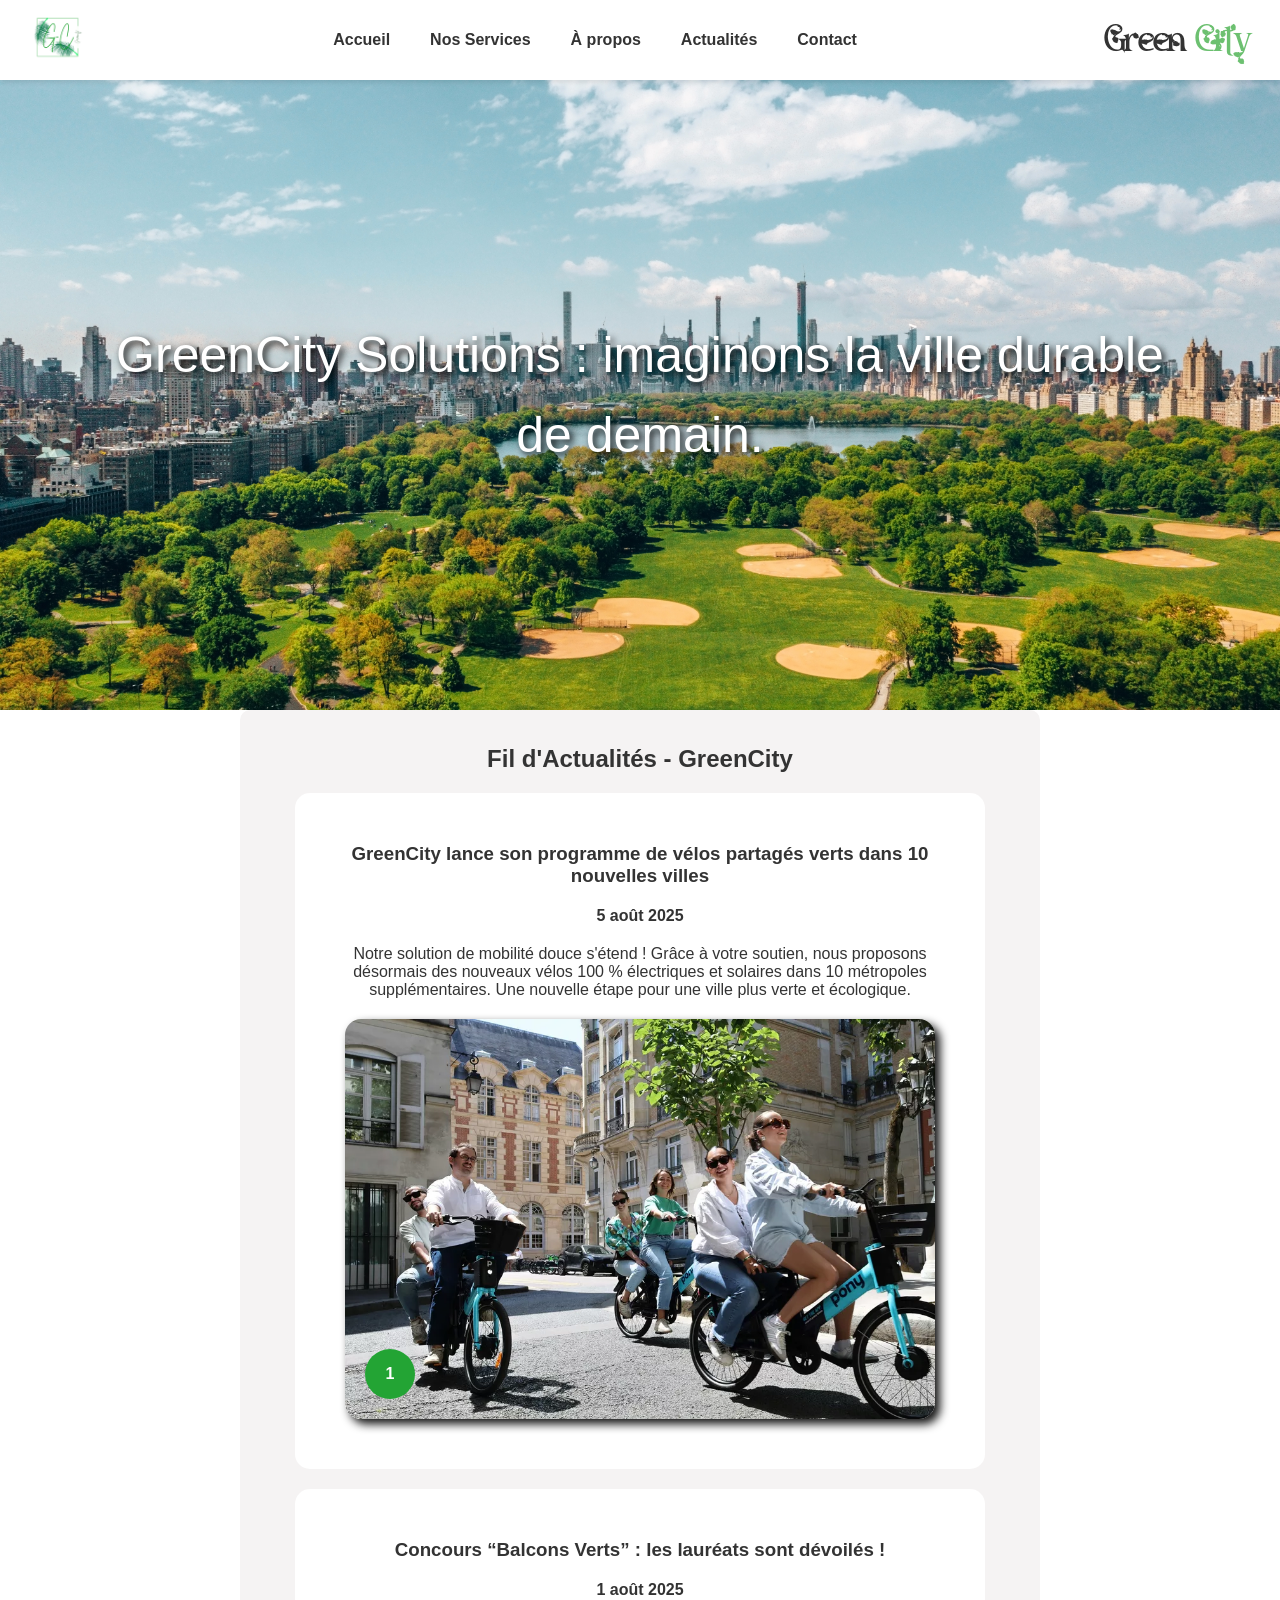
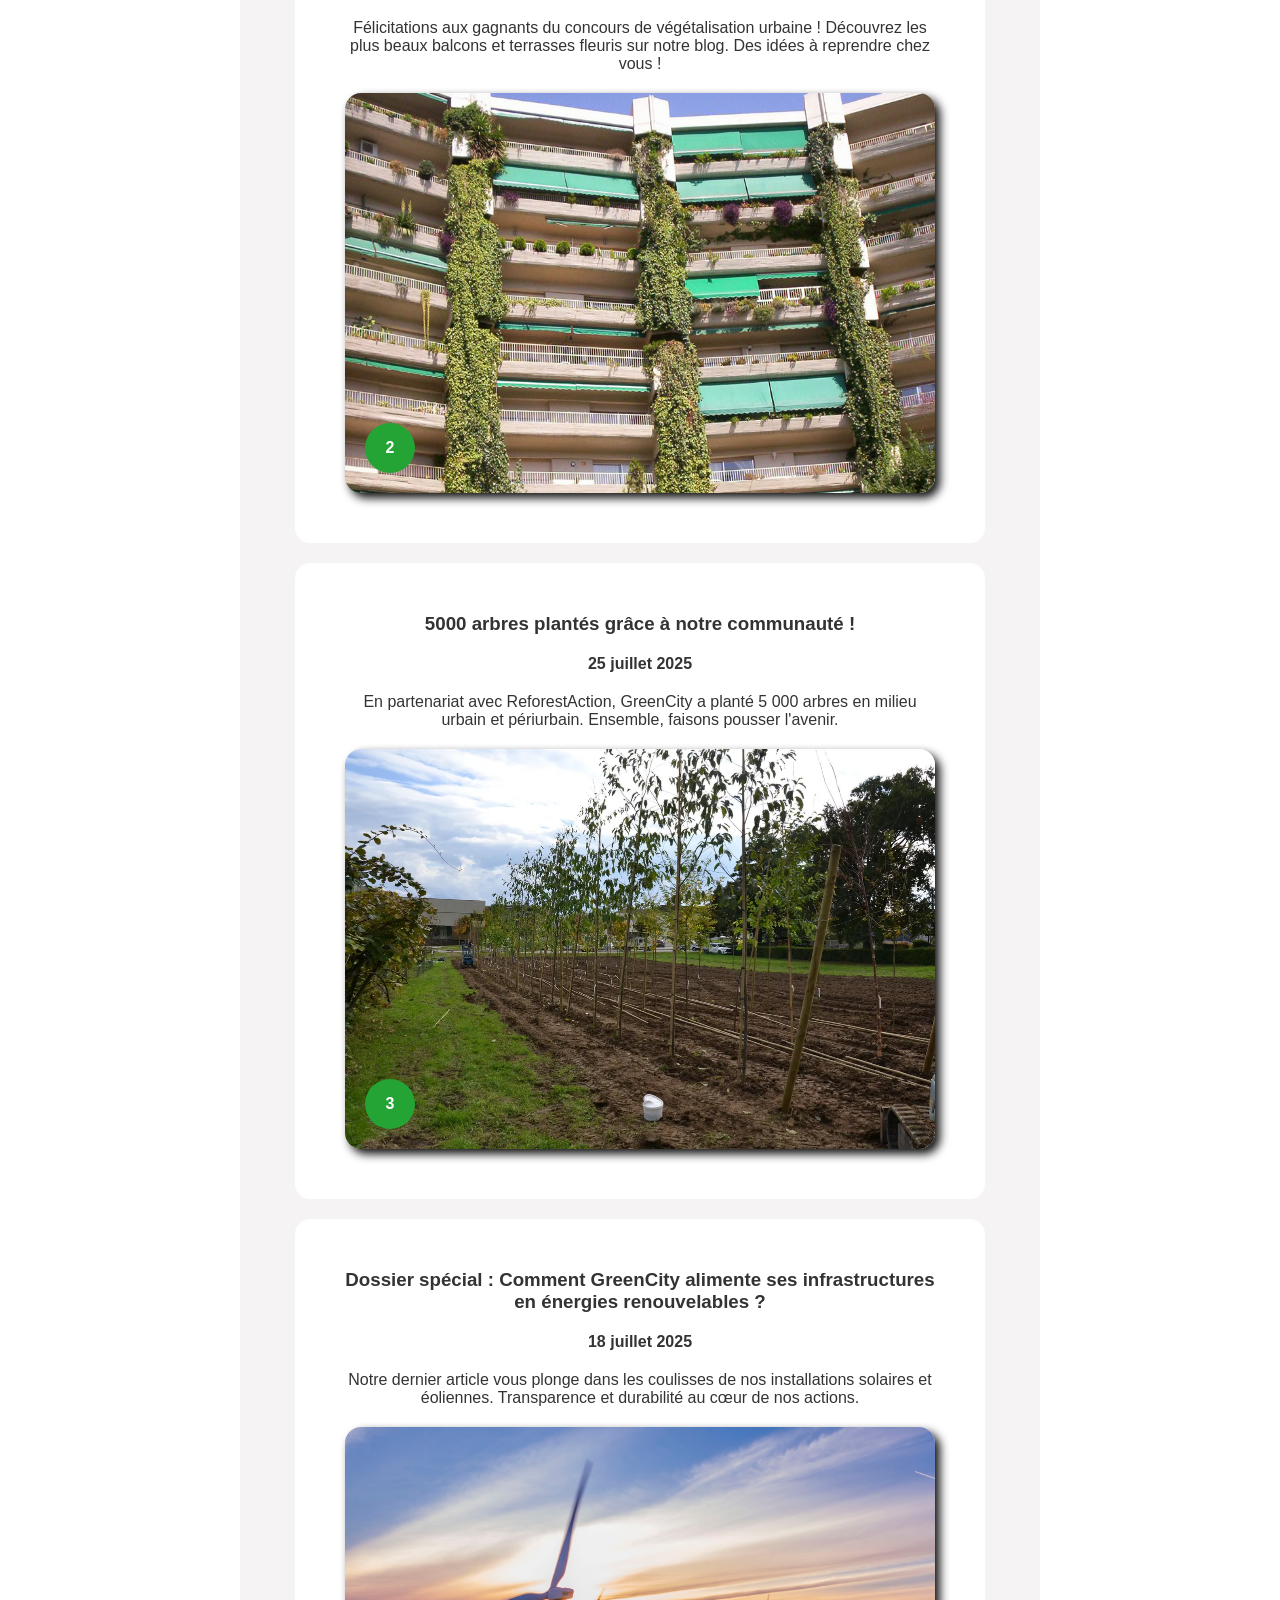
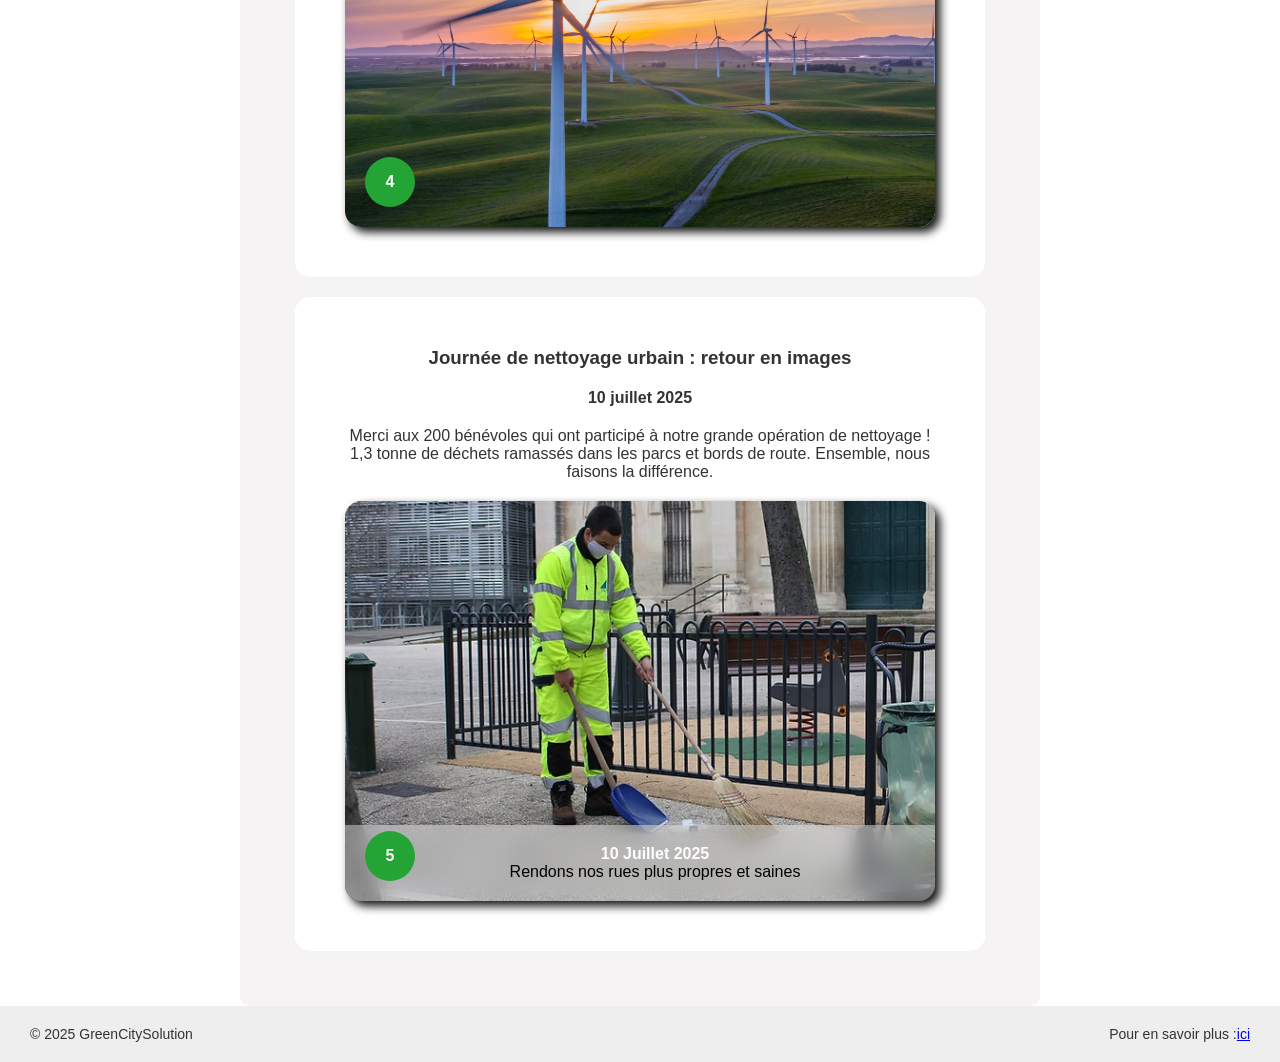
==== Green_actu/indexactualité.html @ 4b9dc818 "finition GreenCity" ====
<!--Html Actualités-->

<!DOCTYPE html>
<html lang="en">
<head>
    <meta charset="UTF-8">
    <meta name="viewport" content="width=device-width, initial-scale=1.0">
    <title>GreenCity</title>
    <link rel="stylesheet" href="../Green_actu/style4.css/actualité.css">
  <link href="https://cdn.discordapp.com/attachments/1399741780542623799/1402204573246029964/NATURAL_FOLKLORE_DEMO.otf?ex=68931045&is=6891bec5&hm=fb37568f567a6428057d4f90b2d0881cb2ea9f1a225c21dfa65404b3b1bea9c2&" rel="stylesheet">
    <link rel="shortcut icon" href="../Green_accueil/image/logoarrondis.png" />
</head>
<body>
    <!-- ici c'est la nav bar :) -->
  <nav class="navbar">
    <div class="logo-navbar">
      <a href="../indexaccueil.html">
        <img src="../Green_accueil/image/logo_green.png" alt="Logo GreenCity"/> 
      </a>
    </div>
    <div class="menu-navbar">
      <a href="../indexaccueil.html">Accueil</a>
      <a href="../Green_nosservices/index(Nos-Services).html">Nos Services</a>
      <a href="../Green_apropos/apropos.html">À propos</a>
      <a href="#">Actualités</a>
      <a href="../Green_contact/indexcontact.html">Contact</a>
    </div>
    <div class="titre-navbar">
      <h1>Green <span>City</span></h1>
    </div>
  </nav>

  <!-- header, ici c'est la phrase d'accroche -->
  <header>
    <div class="hero-center">
      <p class="accroche">
       GreenCity Solutions : imaginons la ville durable de demain.
      </p>
    </div>
  </header>
<section id="news-feed" style="font-family: Arial, sans-serif; max-width: 800px; margin: auto;">
    <h1> Fil d'Actualités - GreenCity</h1>

  <!--Section Actu 1-->
   <article>
    <div class="annonce-text">
    <h3> GreenCity lance son programme de vélos partagés verts dans 10 nouvelles villes</h3>
    <p><strong> 5 août 2025</strong></p>
    <p>Notre solution de mobilité douce s'étend ! Grâce à votre soutien, nous proposons désormais des nouveaux vélos 100 % électriques et solaires dans 10 métropoles supplémentaires. Une nouvelle étape pour une ville plus verte et écologique. </p>
  </div>
  
    <!--Carte Actu 1-->

<div class="wrapper">
  <div class="container">
    <input type="radio" name="carte" id="c1" checked>
    <label for="c1" class="card">
      <div class="icon">1</div>
      <div class="description">
        <h4>5 Août 2025</h4>
        <p><strong>Vélos pour tous!!</p></strong>
      </div>
    </label>
  </div>
</div>
  </div>
</article>


  <!--Section Actu 2-->
   <article>
    <div class="annonce-text">
    <h3> Concours “Balcons Verts” : les lauréats sont dévoilés !</h3>
    <p><strong> 1 août 2025</strong></p>
    <p>Félicitations aux gagnants du concours de végétalisation urbaine ! Découvrez les plus beaux balcons et terrasses fleuris sur notre blog. Des idées à reprendre chez vous ! </p>
</div>

    <!--Image Actu 2-->
<div class="wrapper">
  <div class="container">
    <input type="radio" name="carte" id="c2" checked>
    <label for="c2" class="card">
      <div class="icon">2</div>
      <div class="description">
        <h4>1 Août 2025</h4>
        <p>Acceuilez le vert dans vos maisons!!</p>
      </div>
    </label>
  </div>
</div>
</article>

  <!--Section Actu 3-->
  <article>
    <div class="annonce-text">
    <h3> 5000 arbres plantés grâce à notre communauté !</h3>
    <p><strong> 25 juillet 2025</strong></p>
    <p>En partenariat avec ReforestAction, GreenCity a planté 5 000 arbres en milieu urbain et périurbain. Ensemble, faisons pousser l'avenir.</p>
</div>
    <!--Image Actu 3-->

    <div class="wrapper">
  <div class="container">
    <input type="radio" name="carte" id="c3" checked>
    <label for="c3" class="card">
      <div class="icon">3</div>
      <div class="description">
        <h4>25 Juillet 2025</h4>
        <p>Plantons un nouvel avenir!!</p>
      </div>
    </label>
  </div>
</div>

</article>

  <!--Section Actu 4-->
  <article>
    <div class="annonce-text">
    <h3>Dossier spécial : Comment GreenCity alimente ses infrastructures en énergies renouvelables ?</h3>
    <p><strong>18 juillet 2025</strong></p>
    <p>Notre dernier article vous plonge dans les coulisses de nos installations solaires et éoliennes. Transparence et durabilité au cœur de nos actions.</p>
</div>

    <!--Image Actu 4-->

<div class="wrapper">
  <div class="container">
  <input type="radio" name="carte" id="c4" checked>
    <label for="c4" class="card">
      <div class="icon">4</div>
      <div class="description">
        <h4>18 Juillet 2025</h4>
        <p>Energies renouvelables</p>
      </div>
    </label>
  </div>
</div>

</article>

  <!--Section Actu 5-->
  <article>
    <div class="annonce-text">
    <h3> Journée de nettoyage urbain : retour en images</h3>
    <p><strong> 10 juillet 2025</strong></p>
    <p>Merci aux 200 bénévoles qui ont participé à notre grande opération de nettoyage ! 1,3 tonne de déchets ramassés dans les parcs et bords de route. Ensemble, nous faisons la différence.</p>
</div>

    <!--Image Actu 5-->
        <div class="wrapper">
        <div class="container">
        <input type="radio" name="carte" id="c5" checked>
          <label for="c5" class="card">
      <div class="icon">5</div>
      <div class="description">
        <h4>10 Juillet 2025</h4>
        <p>Rendons nos rues plus propres et saines</p>
      </div>
    </label>
  </div>
</div>

</article>
</section>
 <!-- footer (bas de page) -->
  <footer>
    <p>© 2025 GreenCitySolution</p>
    <p>Pour en savoir plus :<a href="https://www.campus-motech.fr/">ici</a></p>
  </footer>
</body>
</html>

<!--Fin Html Actualités-->
---- Green_actu/style4.css/actualité.css ----
/*CSS Actualité*/
@font-face {
    font-family: "NaturalFolklore";
    src: url('../font/NATURAL\ FOLKLORE\ DEMO.otf') format('opentype');
}
/* ===== mise en page ===== */
* {
  margin: 0;
  padding: 0;
  box-sizing: border-box;
}

body {
  font-family: 'Open Sans', sans-serif;
  color: #333;
  background: #fff;
  scroll-behavior: smooth;
}

/* ===== navbar ===== */
.navbar {
  position: fixed;
  top: 0;
  left: 0;
  width: 100%;
  background-color: transparent;
  backdrop-filter: blur(6px);
  display: flex;
  justify-content: space-between;
  align-items: center;
  padding: 13px 30px;
  box-shadow: 0 2px 5px rgba(0, 0, 0, 0.1);
  z-index: 1000;
}

.logo-navbar img {
  height: 50px;
  width: auto;
}

.menu-navbar {
  display: flex;
  gap: 20px;
  justify-content: center;
  flex: 1;
}

.menu-navbar a {
  text-decoration: none;
  font-weight: bold;
  color: #333;
  transition: color 0.3s ease;
  padding: 0 10px;
}

.menu-navbar a:hover {
  color: #6cc070;
}

.titre-navbar h1 {
  font-family: "NaturalFolklore", sans-serif;
  font-size: 26px;
}

.titre-navbar span {
  color: #6cc070;
}

/* ===== ici c'est le header ===== */
header {
  margin-top: 80px;
  background: url(../img/villeverte.jpg) no-repeat center center;
  background-size: cover;
  height: 70vh;
  display: flex;
  align-items: center;
  justify-content: center;
  text-align: center;
  color: white;
  padding: 0 20px;
  
}

.hero-center {
  max-width: 90%;
}

/* ===== ici c'est le texte d'accroche ===== */
.accroche {
  font-size: 50px;
  font-weight: 500;
  line-height: 1.6;
  font-family: 'Franklin Gothic Medium', 'Arial Narrow', Arial, sans-serif;
  padding: 20px;
  border-radius: 12px;
  text-shadow: 3px 3px 7px rgb(0, 0, 0);
}

 /*Contour gris + alignement du texte*/

#news-feed {
    font-family: "NaturalFolklore";
    background-color: #f5f3f3;
    border-radius: 10px;
    margin: 20px;
    padding: 35px;
    border-color: #dcf9d7;
    text-align: center;
    margin-top: 60px; /* Ajuste selon ce que tu veux */
}

.annonce-text h3 {
  padding-bottom: 20px; /* Ajoute de l'espace en bas du header */
}


.annonce-text p {
padding-bottom: 20px;
}

h4 {
 font-family: 'Gill Sans', 'Gill Sans MT', Calibri, 'Trebuchet MS', sans-serif;
 color: rgb(255, 253, 253);
}
    
/*Tout ce qui concernent les cartes*/

.card {
  width: 1000px; /* ou ajusté selon ton design */
  height: 400px;
  border-radius: 1rem;
  background-size: cover;
  overflow: hidden;
  display: flex;
  justify-content: center;
  align-items: flex-end;
  position: relative;
  transition: .6s cubic-bezier(.28, -0.03, 0, 0.99);
  box-shadow: 5px 5px 10px #111111;
}


.card-container {
    display: flex;
    justify-content: center;
    flex-wrap: nowrap;
    margin-top: 10px;

}

.card img {
    width: 100%;
    height: auto;

}

.card-content {
   padding: 16px;
}

/*texte en bas des cartes*/

.description {
  position: absolute;
  bottom: 0;
  left: 0;
  width: 100%;
  padding: 20px 60px 20px 90px; /* espace à gauche pour l’icône */
  background-color: rgba(255, 255, 255, 0.4);
  backdrop-filter: blur(10px);
  color: #000;
  opacity: 0;
  transform: translateY(40px);
  transition: all 0.3s ease-in-out;
  z-index: 1;
  box-sizing: border-box;
}



/*Couleur contour box et tailles*/

article {

    padding: 50px;
    border-bottom: #0d0d0d;
    background-color: #ffffff;
    border-color: black;
    border-radius: 15px;
    margin: 20px;
   

}

img {
    box-shadow: #0d0d0d;
    width: 100%;
    height: auto;
}

.wrapper{
    width: 100%;
    height: auto;
    display: flex;
    align-items: center;
    justify-content: center;
}


.container {
    display: flex;
    flex-wrap: nowrap;
    justify-content: start;
    width: 100%;
    height: auto;
}


/*Lien pour les images des cartes*/

.card[for="c1"] {
    background-image: url(../img/Bike.png);
}

.card[ for="c2"] {
   background-image: url(../img/Balcons.png);
}

.card[ for="c3"] {
   background-image: url(../img/Arbres.png);
}

.card[ for="c4"] {
   background-image: url(../img/eolienne.jpeg);
}

.card[ for="c5"] {
   background-image: url(../img/Nettoyage.png);
}

/*numérotation des cartes (1,2,3,4,5)*/

.icon {
  position: absolute;
  bottom: 20px;
  left: 20px;
  background-color: #23A434;
  color: white;
  border-radius: 50%;
  font-weight: bold;
  width: 50px;
  height: 50px;
  display: flex;
  justify-content: center;
  align-items: center;
  z-index: 2; /* au-dessus de .description */
  pointer-events: none; /* pour ne pas bloquer les clics */
}


input {
    display: none;
}

input:checked + label .description {
  opacity: 1;
  transform: translateY(0);
}

/* ===== footer (bas du site) ===== */
footer {
  display: flex;
  justify-content: space-between;
  padding: 20px 30px;
  font-size: 14px;
  background: #eee;
  flex-wrap: wrap;
  gap: 10px;
}

@media screen and (max-width: 768px) {
    .card {
        width: 100%;
        height: auto;
    }

    .card-container,
    .container {
        flex-direction: column;
        align-items: center;
    }

    article {
        padding: 20px;
        margin: 10px;
    }

    .description {
        line-height: 1.6;
        font-size: 14px;
    }
    .hero-center h1 {
    font-size: 32px;
  }

  .accroche {
    font-size: 22px;
    padding: 15px;
  }

  .navbar {
    flex-direction: column;
    align-items: center;
    gap: 10px;
    padding: 10px 0;
    text-align: center;
  }

  .menu-navbar {
    flex-direction: column;
    gap: 10px;
  }

  .titre-navbar {
    display: none;
  }

  .image-emplacement {
    flex-direction: column;
  }

  .card {
    width: 100%;
  }

  .card img {
    height: 180px;
  }
h2 {
    font-size: 24px;
    margin: 30px 0 15px;
    padding-left: 5px;
  }
}

/*Fin du CSS Actualité*/
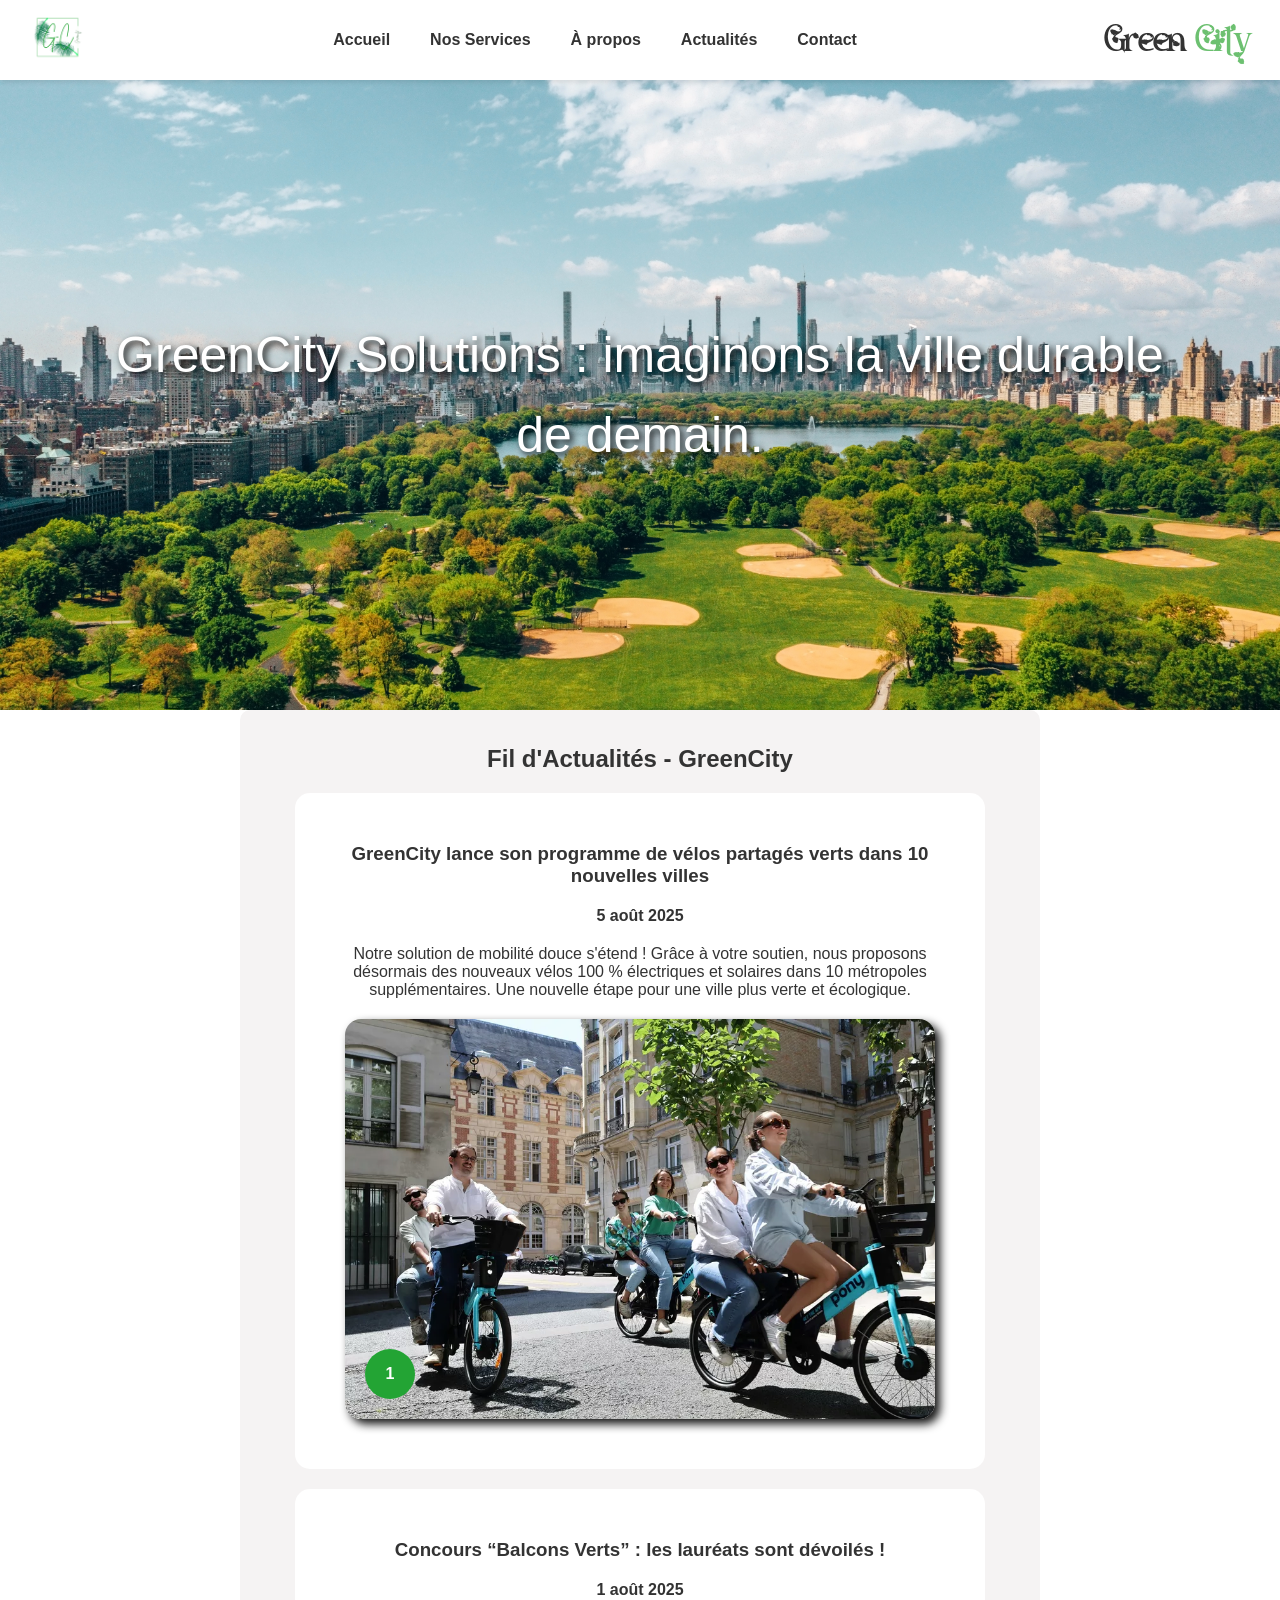
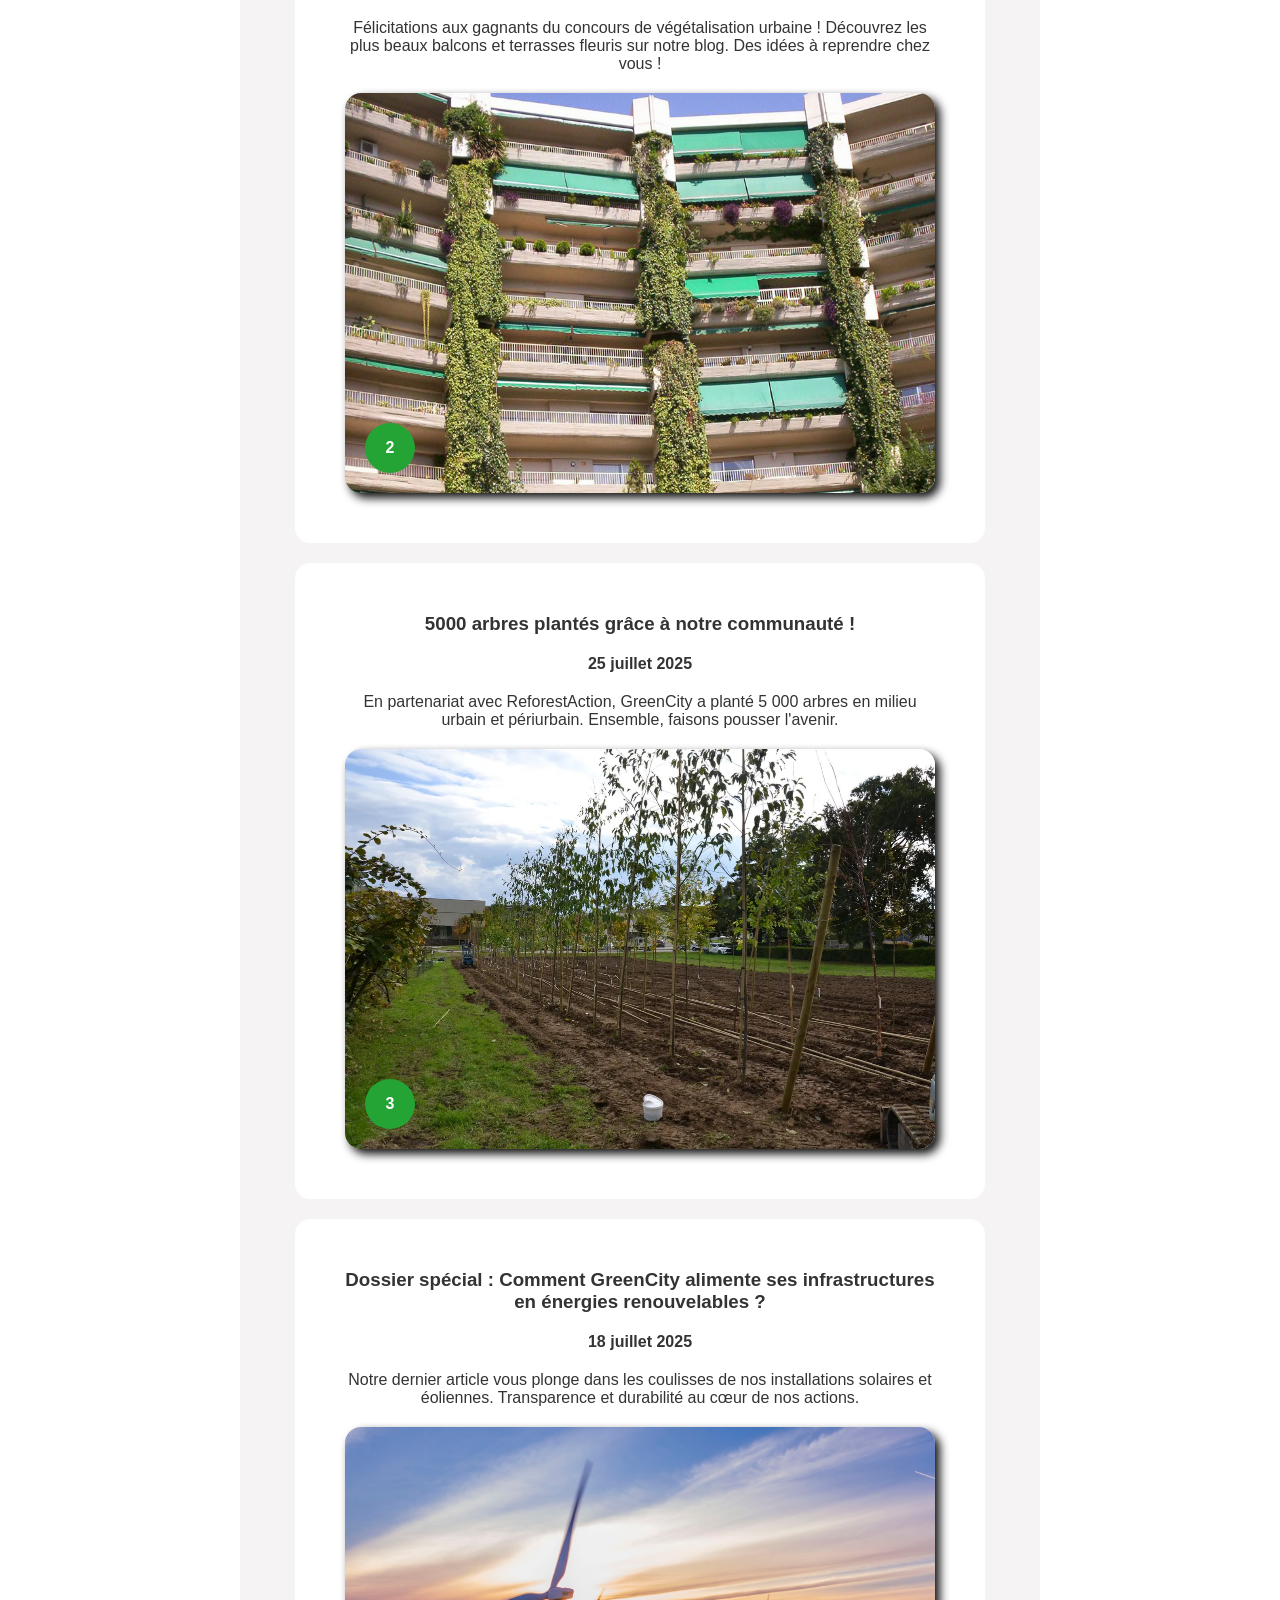
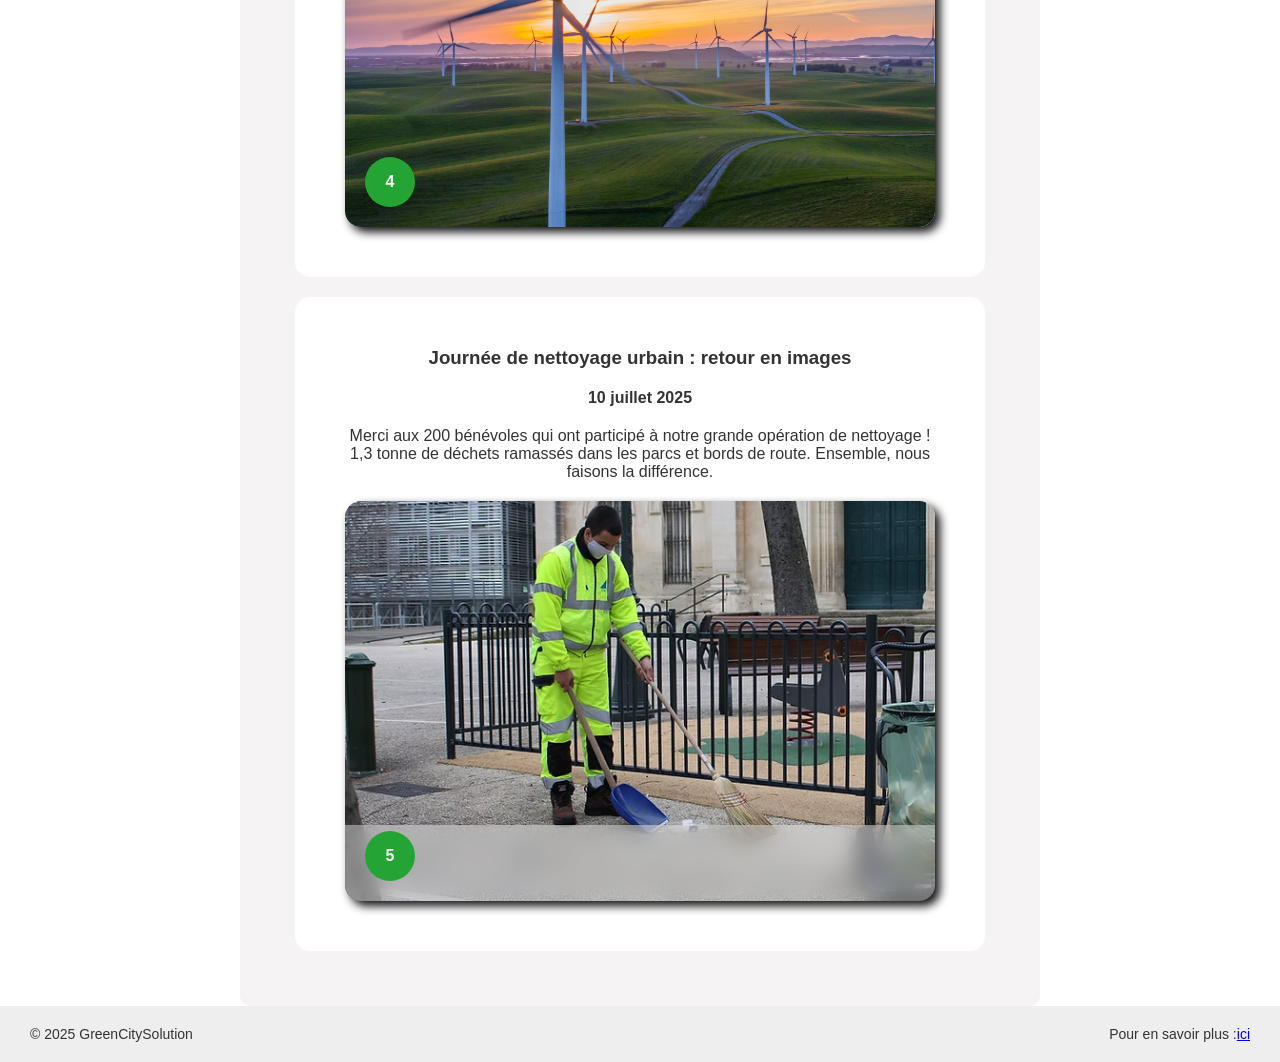
==== commit f0e339e9: "Update indexactualité.html" ====
--- a/Green_actu/indexactualité.html
+++ b/Green_actu/indexactualité.html
@@ -19,7 +19,7 @@
       </a>
     </div>
     <div class="menu-navbar">
-      <a href="../indexaccueil.html">Accueil</a>
+      <a href="../index.html">Accueil</a>
       <a href="../Green_nosservices/index(Nos-Services).html">Nos Services</a>
       <a href="../Green_apropos/apropos.html">À propos</a>
       <a href="#">Actualités</a>
@@ -171,4 +171,4 @@
 </body>
 </html>
 
-<!--Fin Html Actualités-->+<!--Fin Html Actualités-->
